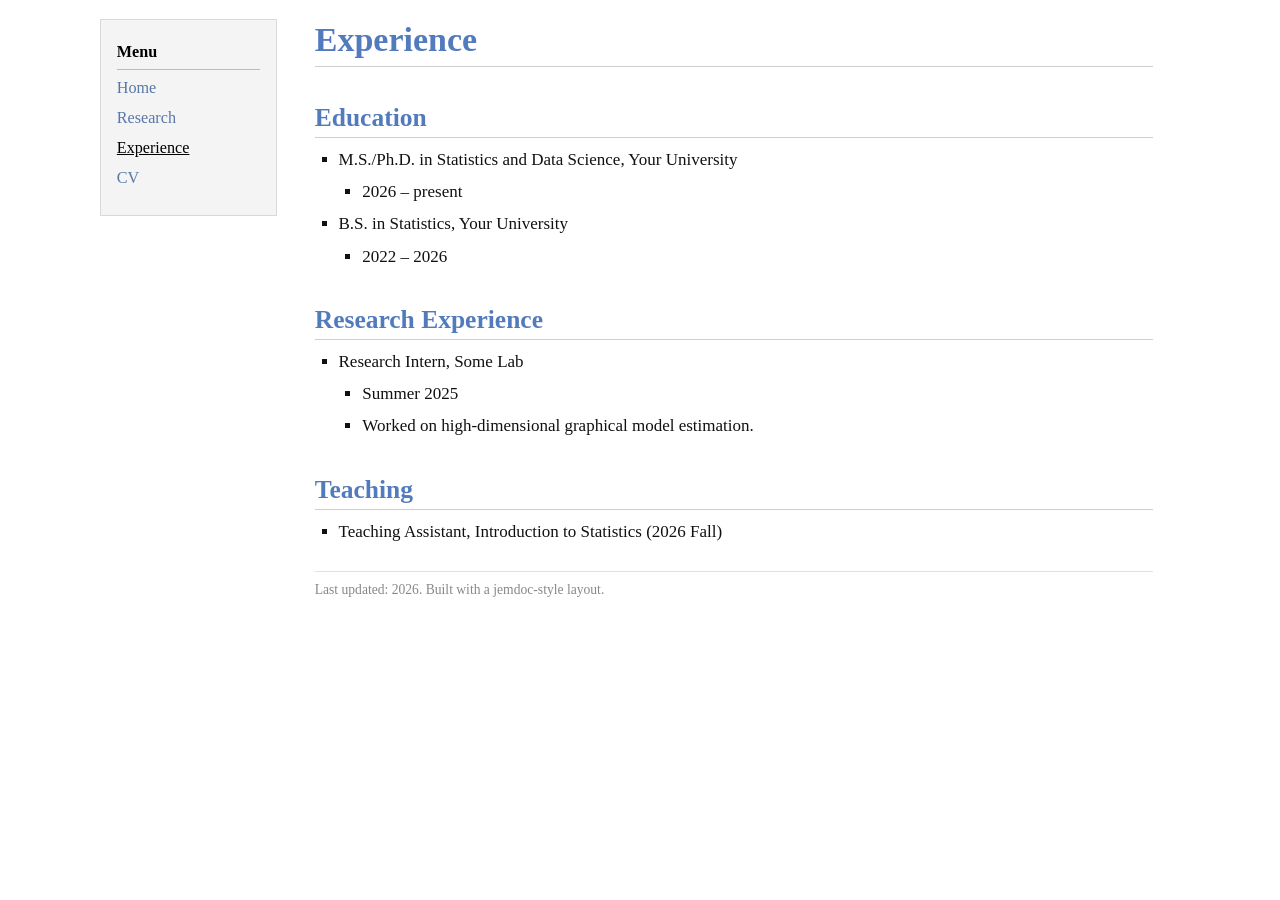
==== experience.html @ cee4db6e "Add files via upload" ====
<!DOCTYPE html>
<html lang="en">
<head>
<meta charset="utf-8">
<meta name="viewport" content="width=device-width, initial-scale=1">
<title>Experience &middot; Joonho Kim</title>
<link rel="stylesheet" href="style.css">
</head>
<body>
<div id="layout">

  <nav id="menu">
    <div class="menu-title">Menu</div>
    <ul class="menu-list">
      <li><a href="index.html">Home</a></li>
      <li><a href="research.html">Research</a></li>
      <li><a class="current" href="experience.html">Experience</a></li>
      <li><a href="cv.html">CV</a></li>
    </ul>
  </nav>

  <main id="content">
    <h1>Experience</h1>

    <h2>Education</h2>
    <ul>
      <li>
        M.S./Ph.D. in Statistics and Data Science, Your University
        <ul>
          <li>2026 &ndash; present</li>
        </ul>
      </li>
      <li>
        B.S. in Statistics, Your University
        <ul>
          <li>2022 &ndash; 2026</li>
        </ul>
      </li>
    </ul>

    <h2>Research Experience</h2>
    <ul>
      <li>
        Research Intern, Some Lab
        <ul>
          <li>Summer 2025</li>
          <li>Worked on high-dimensional graphical model estimation.</li>
        </ul>
      </li>
    </ul>

    <h2>Teaching</h2>
    <ul>
      <li>Teaching Assistant, Introduction to Statistics (2026 Fall)</li>
    </ul>

    <div id="footer">
      Last updated: 2026. Built with a jemdoc-style layout.
    </div>
  </main>

</div>
</body>
</html>
---- style.css ----
/* jemdoc-style academic homepage
   classic minimal look: slate-blue headings, left menu box, serif body */

* { box-sizing: border-box; }

body {
  font-family: Georgia, "Times New Roman", Times, serif;
  font-size: 17px;
  line-height: 1.5;
  color: #111;
  background: #ffffff;
  margin: 0;
  padding: 0;
}

/* layout: fixed-width left menu + fluid content */
#layout {
  display: flex;
  align-items: flex-start;
  max-width: 1100px;
  margin: 0 auto;
}

#menu {
  flex: 0 0 11em;
  padding: 1.2em 1em;
  margin: 1.2em 0 1.2em 0.6em;
  background: #f4f4f4;
  border: 1px solid #d9d9d9;
  font-size: 0.95em;
}

#content {
  flex: 1 1 auto;
  padding: 1.2em 2.2em 3em 2.2em;
  min-width: 0;
}

/* menu box */
.menu-title {
  font-weight: bold;
  color: #000;
  border-bottom: 1px solid #bbb;
  padding-bottom: 0.3em;
  margin-bottom: 0.4em;
}

.menu-list {
  list-style: none;
  margin: 0;
  padding: 0;
}

.menu-list li { margin: 0.35em 0; }

.menu-list a {
  color: #5877a8;
  text-decoration: none;
}

.menu-list a:hover { text-decoration: underline; }

.menu-list a.current {
  color: #000;
  text-decoration: underline;
}

/* headings */
h1, h2, h3 {
  color: #527bbd;
  font-weight: bold;
  line-height: 1.2;
}

h1 {
  font-size: 2em;
  margin: 0 0 0.2em 0;
  padding-bottom: 0.15em;
  border-bottom: 1px solid #cfcfcf;
}

h2 {
  font-size: 1.5em;
  margin: 1.4em 0 0.2em 0;
  padding-bottom: 0.15em;
  border-bottom: 1px solid #cfcfcf;
}

h3 {
  font-size: 1.2em;
  margin: 1.1em 0 0.3em 0;
}

/* links */
a { color: #4a6fb5; text-decoration: none; }
a:hover { color: #3050a0; text-decoration: underline; }

/* lists: square bullets like jemdoc */
#content ul {
  list-style-type: square;
  padding-left: 1.4em;
  margin: 0.5em 0;
}

#content ul li { margin: 0.4em 0; }

#content ul ul { margin: 0.2em 0; }

/* profile block on home */
.profile {
  overflow: hidden;
  margin-bottom: 1em;
}

.profile img {
  float: left;
  width: 160px;
  margin: 0.3em 1.4em 0.6em 0;
  border: 1px solid #ccc;
}

/* small utilities */
.pubtitle { font-weight: normal; }
.me { font-weight: bold; }

hr {
  border: none;
  border-top: 1px solid #cfcfcf;
  margin: 1.4em 0;
}

/* footer */
#footer {
  clear: both;
  margin-top: 2em;
  padding-top: 0.6em;
  border-top: 1px solid #e0e0e0;
  font-size: 0.8em;
  color: #888;
}

/* mobile: stack menu above content */
@media (max-width: 640px) {
  #layout { flex-direction: column; }
  #menu {
    flex: none;
    width: auto;
    margin: 0.6em;
  }
  #content { padding: 1em 1.2em 2em 1.2em; }
  .profile img { float: none; display: block; margin: 0 0 0.8em 0; }
}
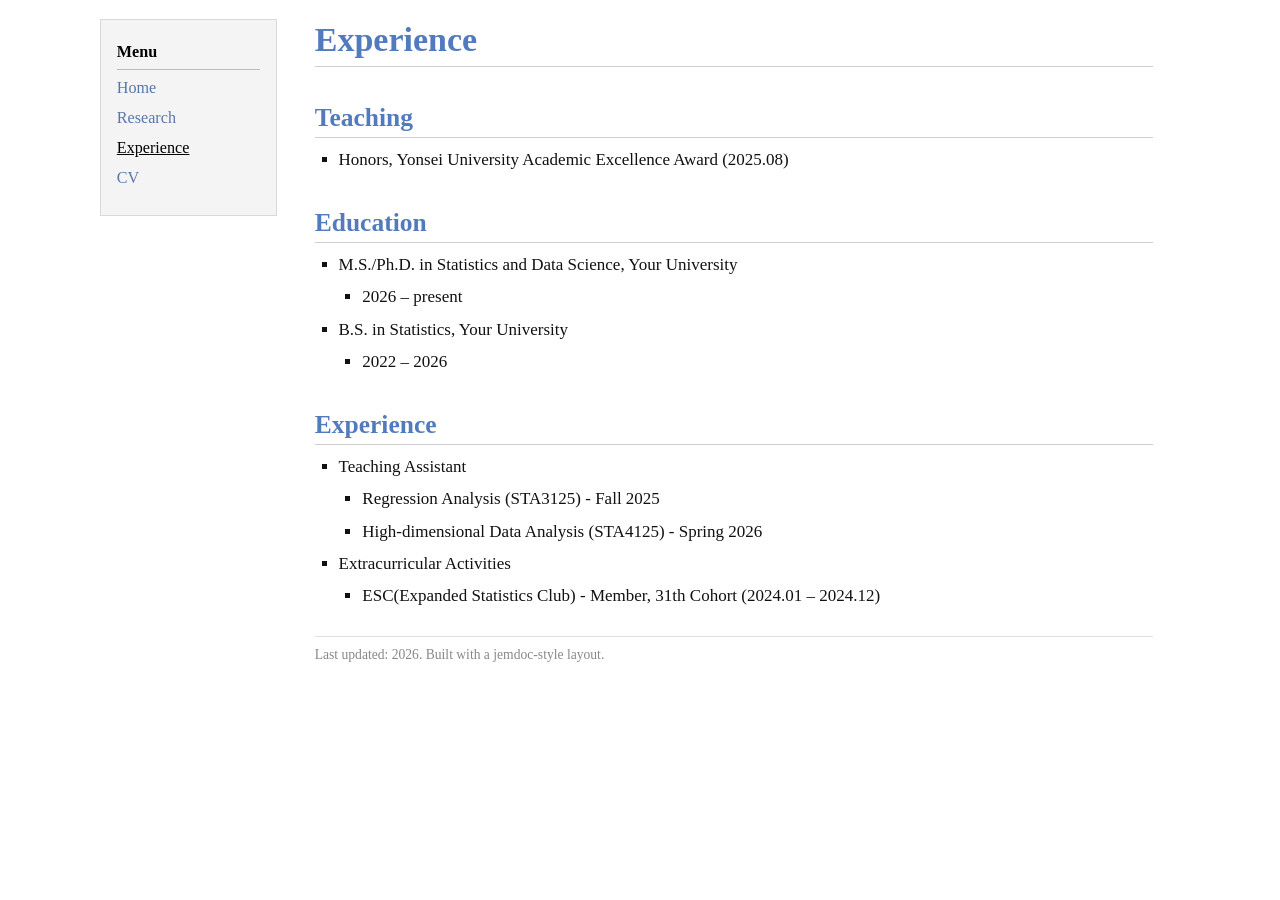
==== commit c404390f: "Update experience.html" ====
--- a/experience.html
+++ b/experience.html
@@ -22,6 +22,13 @@
   <main id="content">
     <h1>Experience</h1>
 
+    <h2>Teaching</h2>
+    <ul>
+      <li> Honors, Yonsei University Academic Excellence Award (2025.08)</li>
+    </ul>
+
+     
+
     <h2>Education</h2>
     <ul>
       <li>
@@ -38,22 +45,30 @@
       </li>
     </ul>
 
-    <h2>Research Experience</h2>
+    <h2>Experience</h2>
     <ul>
       <li>
-        Research Intern, Some Lab
+        Teaching Assistant
         <ul>
-          <li>Summer 2025</li>
-          <li>Worked on high-dimensional graphical model estimation.</li>
+          <li>Regression Analysis (STA3125) - Fall 2025</li>
+          <li>High-dimensional Data Analysis (STA4125) - Spring 2026</li>
+        </ul>
+      </li>
+
+      <li>
+          Extracurricular Activities
+        <ul>
+          <li>ESC(Expanded Statistics Club) - Member, 31th Cohort (2024.01 – 2024.12) </li>
         </ul>
       </li>
     </ul>
 
-    <h2>Teaching</h2>
-    <ul>
-      <li>Teaching Assistant, Introduction to Statistics (2026 Fall)</li>
-    </ul>
+    
 
+    
+
+
+    
     <div id="footer">
       Last updated: 2026. Built with a jemdoc-style layout.
     </div>
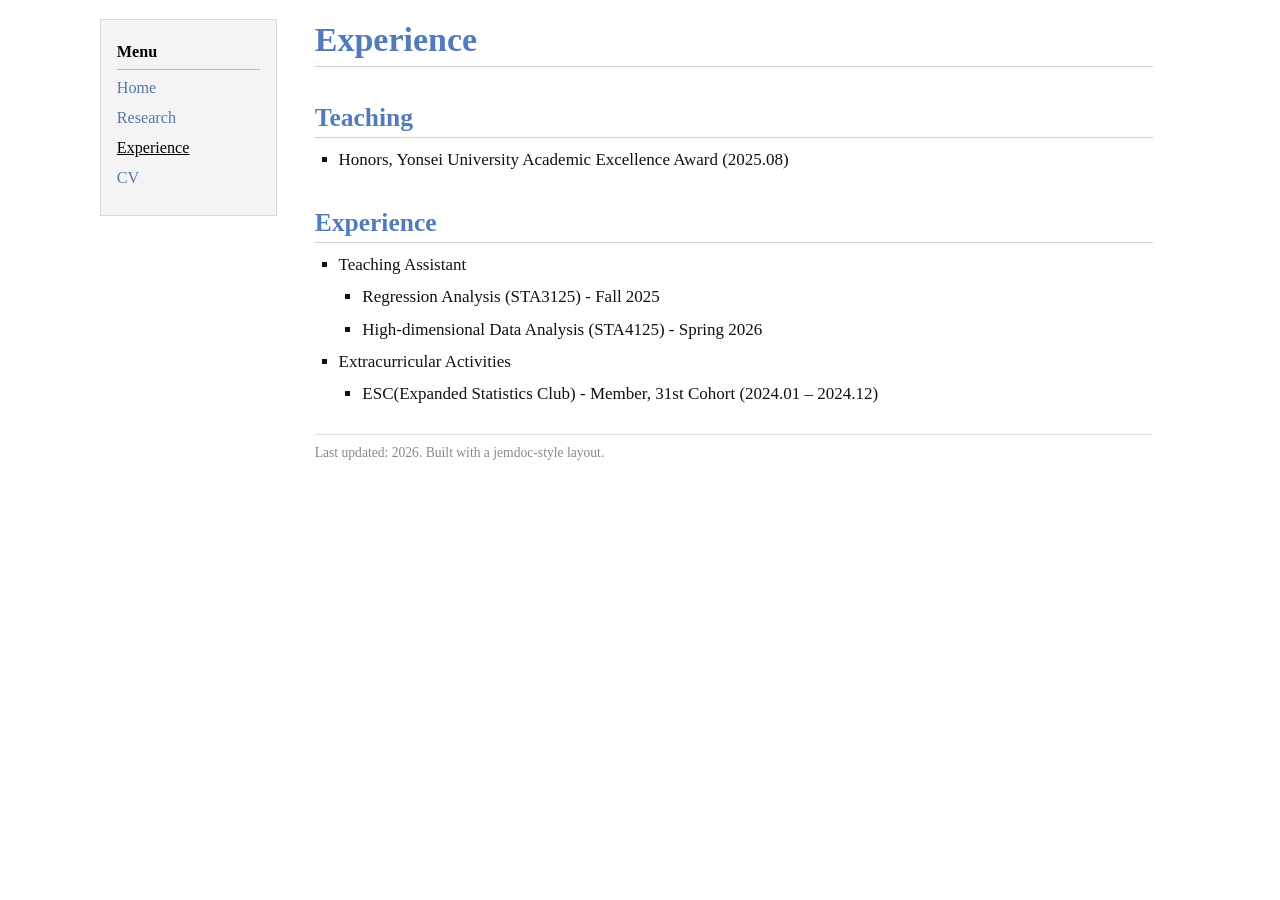
==== commit 819d3b0a: "Update experience.html" ====
--- a/experience.html
+++ b/experience.html
@@ -29,22 +29,6 @@
 
      
 
-    <h2>Education</h2>
-    <ul>
-      <li>
-        M.S./Ph.D. in Statistics and Data Science, Your University
-        <ul>
-          <li>2026 &ndash; present</li>
-        </ul>
-      </li>
-      <li>
-        B.S. in Statistics, Your University
-        <ul>
-          <li>2022 &ndash; 2026</li>
-        </ul>
-      </li>
-    </ul>
-
     <h2>Experience</h2>
     <ul>
       <li>
@@ -58,7 +42,7 @@
       <li>
           Extracurricular Activities
         <ul>
-          <li>ESC(Expanded Statistics Club) - Member, 31th Cohort (2024.01 – 2024.12) </li>
+          <li>ESC(Expanded Statistics Club) - Member, 31st Cohort (2024.01 – 2024.12) </li>
         </ul>
       </li>
     </ul>
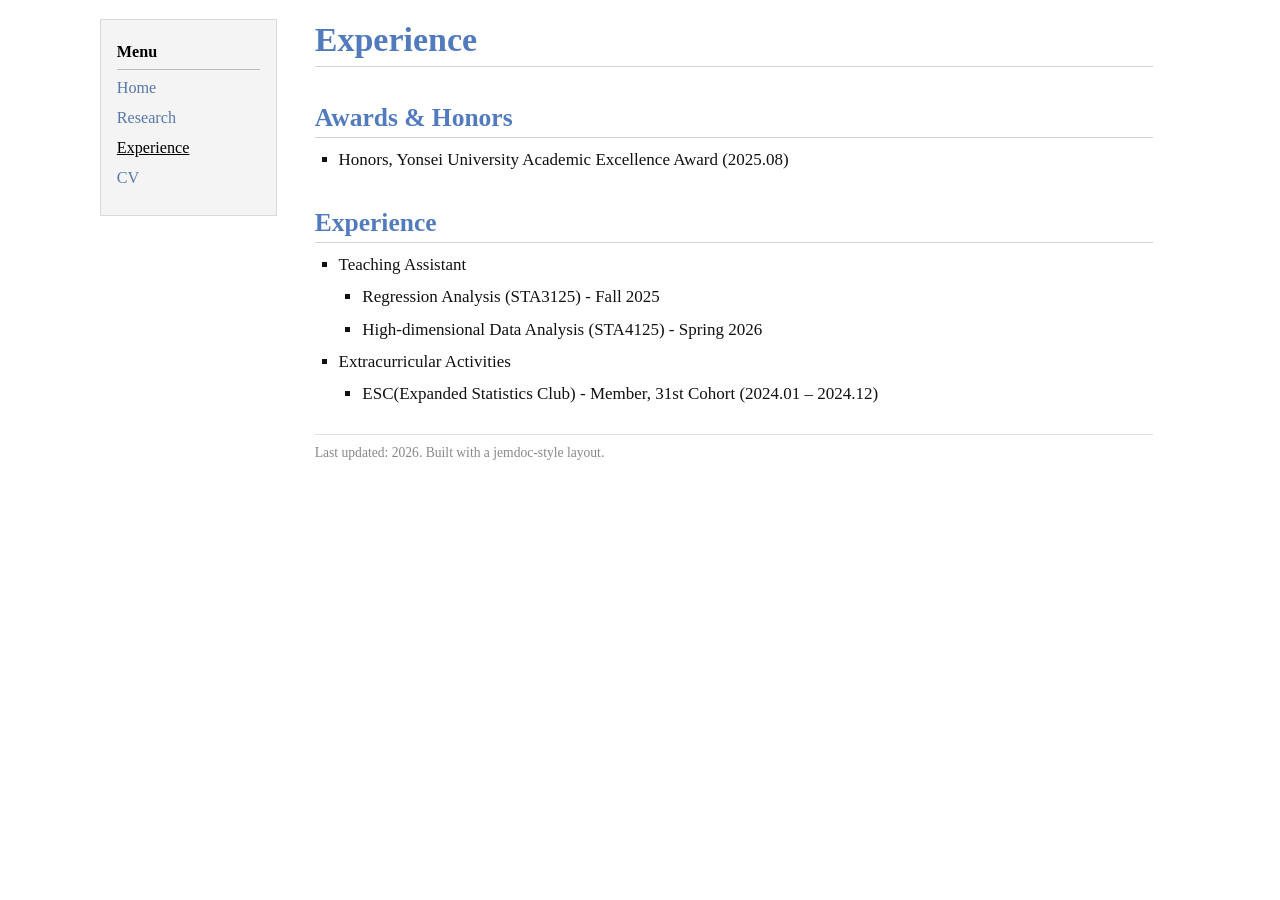
==== commit 72cc282a: "Update experience.html" ====
--- a/experience.html
+++ b/experience.html
@@ -22,7 +22,7 @@
   <main id="content">
     <h1>Experience</h1>
 
-    <h2>Teaching</h2>
+    <h2>Awards & Honors</h2>
     <ul>
       <li> Honors, Yonsei University Academic Excellence Award (2025.08)</li>
     </ul>
